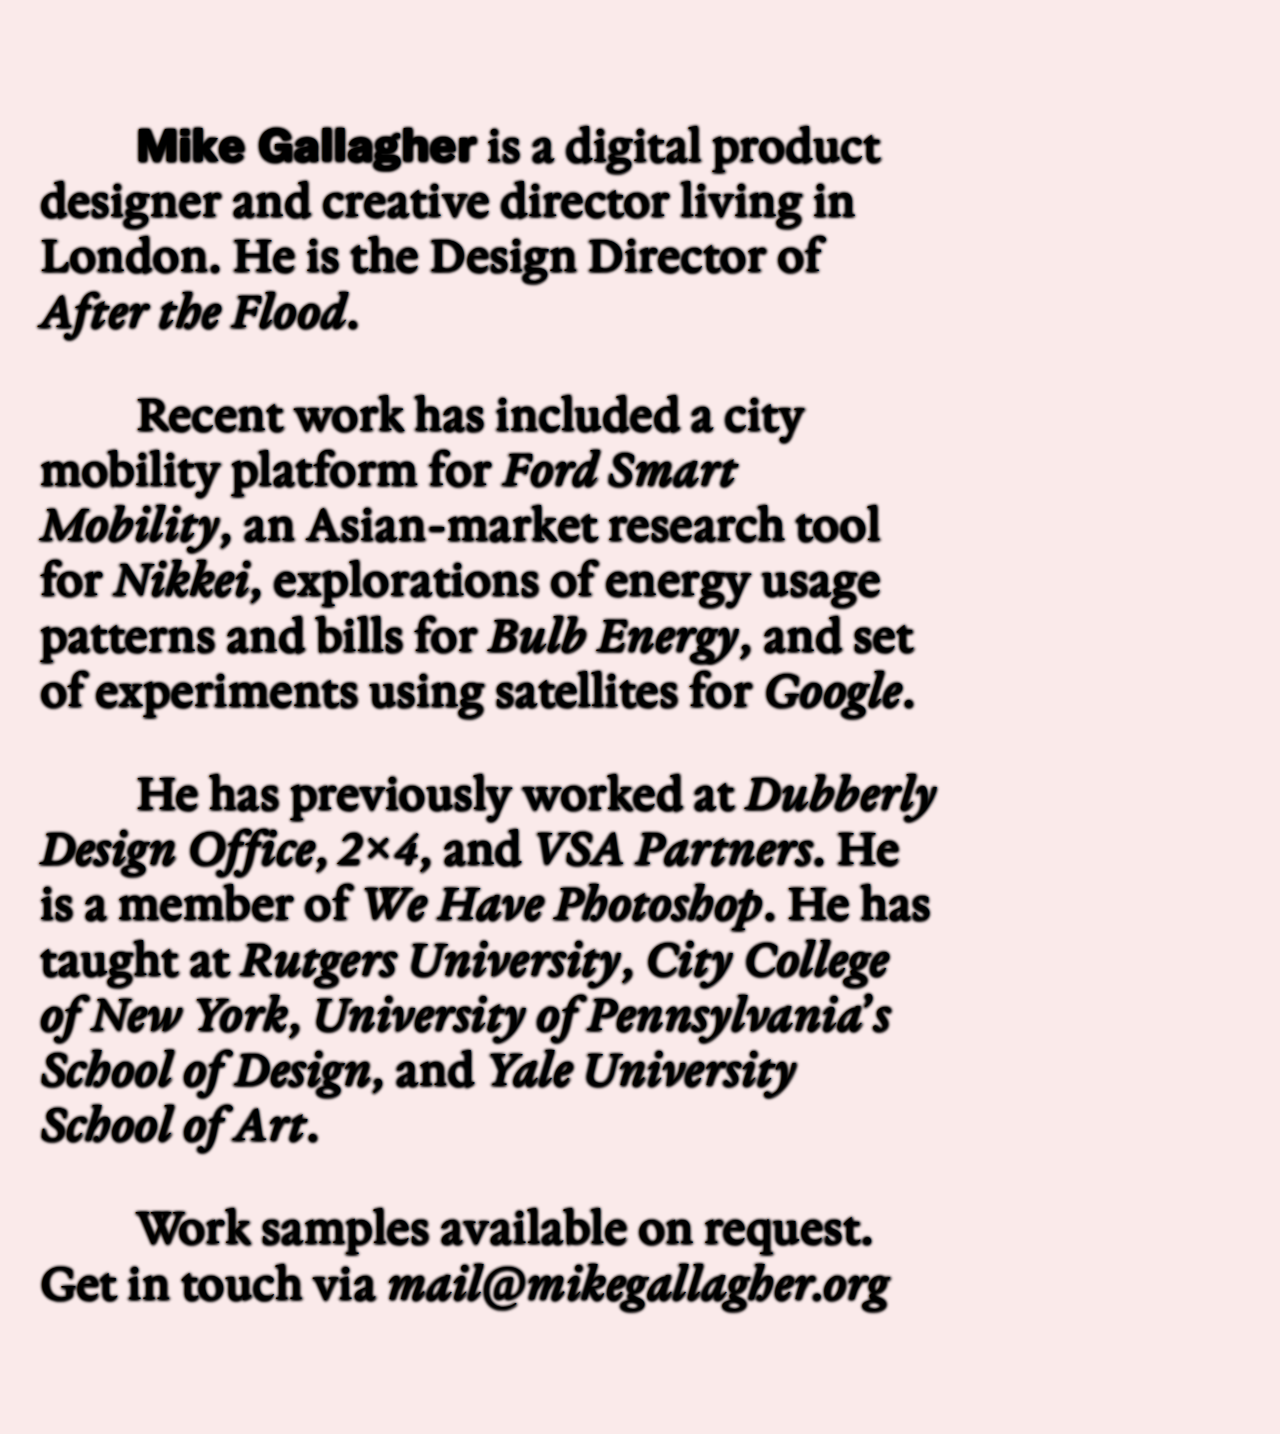
==== index.html @ 855ddced "build public site" ====
<!doctype html>



<html class="no-js" lang=""> 
<head>
	<meta name="generator" content="Hugo 0.53" />
  <meta charset="utf-8">
  <meta http-equiv="X-UA-Compatible" content="IE=edge,chrome=1">
  <title>Mike Gallagher</title>
  <meta name="description" content="">
  <meta name="keywords" content="">
  <meta name="viewport" content="width=device-width, initial-scale=1">
  <meta name="robots" content="INDEX, FOLLOW">
  <link rel="stylesheet" href="https://michaelgallagher.github.io/css/main.css">
</head>


<body id="home" class="grid" style="background-color: ">

	<section id="introduction">
		<p>
			<span class="my-name">Mike Gallagher</span> is a digital product designer and creative director living in London. He is the Design Director of <a class="atf" href="https://aftertheflood.com/"><i>After the Flood</i></a>.
		</p>
		<p>
			Recent work has included a city mobility platform for <a class="client" href="https://www.ford.co.uk/experience-ford/careers/business-functions/smart-mobility">Ford Smart Mobility</a>, an Asian-market research tool for <a class="client" href="https://www.nikkei.com/">Nikkei</a>, explorations of energy usage patterns and bills for <a class="client" href="https://bulb.co.uk/">Bulb Energy</a>, and set of experiments using satellites for <a class="client" href="https://www.google.com/">Google</a>.
		</p>
		<p>
			He has previously worked at <a class="studio" href="http://www.dubberly.com/">Dubberly Design Office</a>, <a class="studio" href="https://2x4.org">2&#215;4</a>, and <a class="studio" href="https://www.vsapartners.com/">VSA Partners</a>. He is a member of <a class="whp" href="http://www.wehavephotoshop.com/">We Have Photoshop</a>. He has taught at <a class="teaching" href="https://www.masongross.rutgers.edu/">Rutgers University</a>, <a class="teaching" href="https://www.ccny.cuny.edu/">City College of New York</a>, <a class="teaching" href="https://www.design.upenn.edu/">University of Pennsylvania’s School of Design</a>, and <a class="teaching" href="https://www.art.yale.edu/">Yale University School of Art</a>.
		</p>
		<p> 
			Work samples available on request. Get in touch via <a class="email-address" href="mailto:mail@mikegallagher.org">mail<span class="not-agaramont">@</span>mikegallagher.org</a>
		</p>
	</section>


  </div> 

  
  <script src="https://ajax.googleapis.com/ajax/libs/jquery/3.2.1/jquery.min.js"></script>
  <script src="https://michaelgallagher.github.io//js/main.js"></script>
</body>
</html>
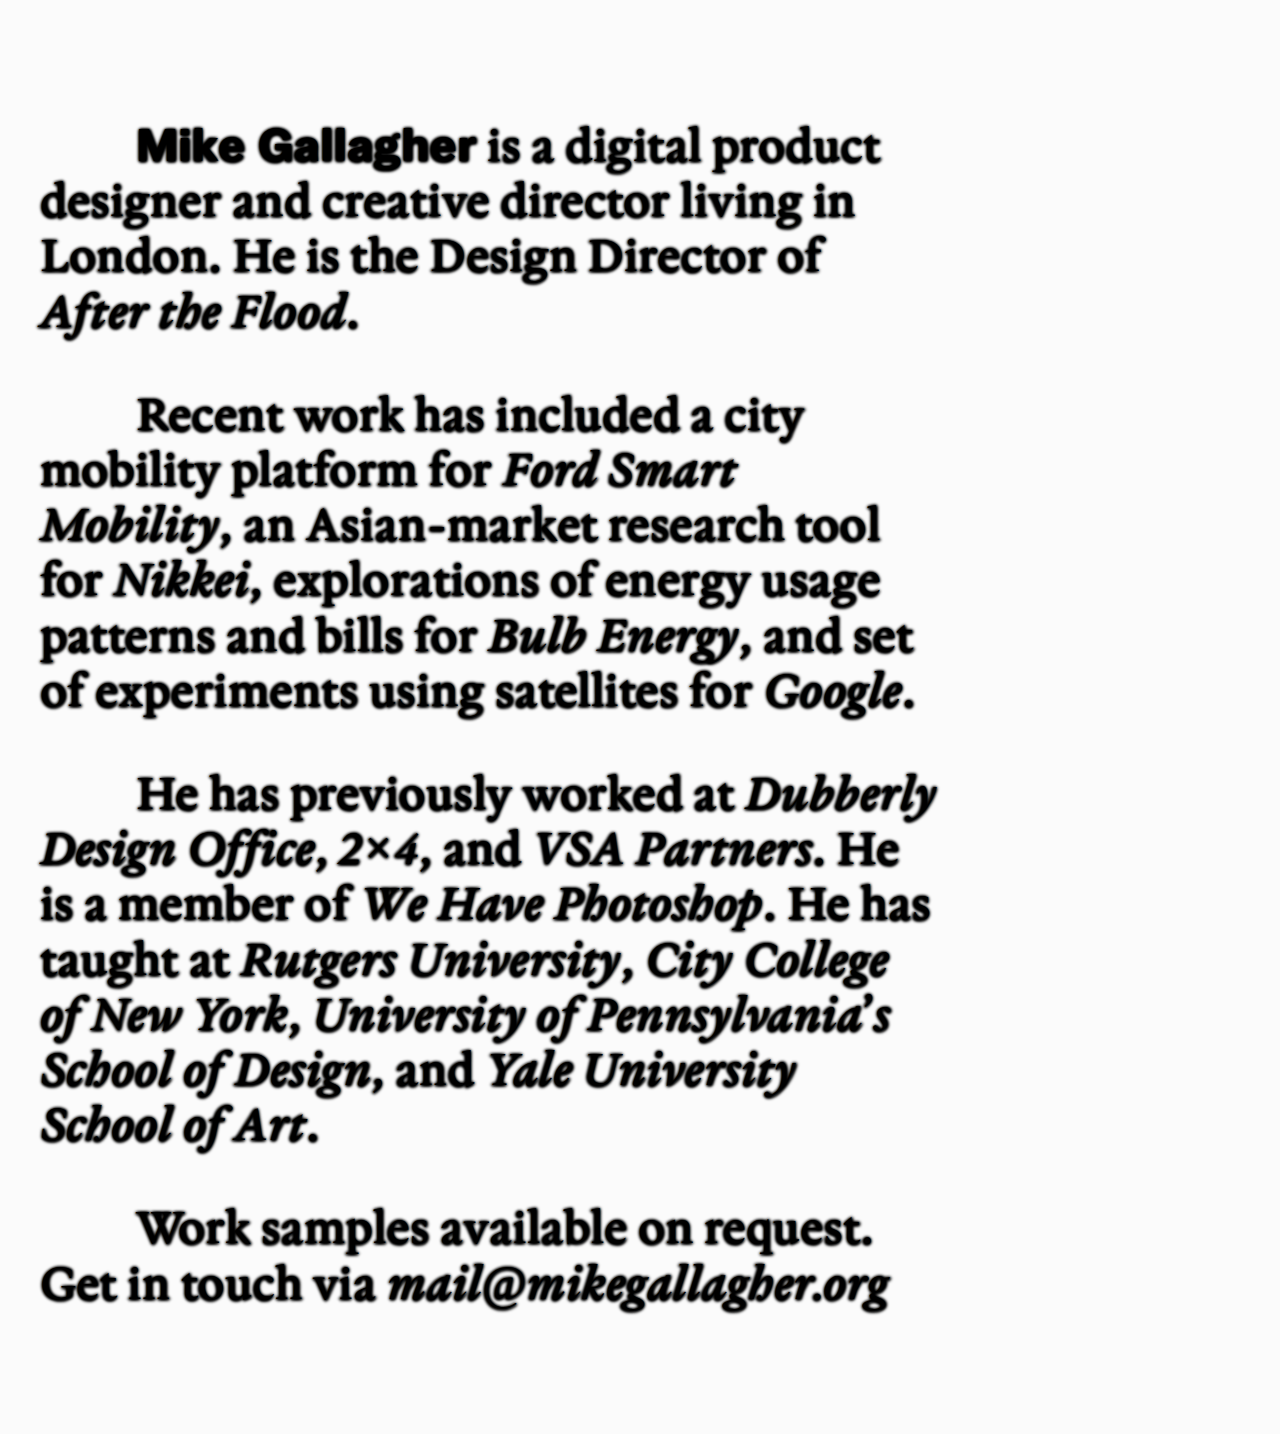
==== commit b0bb504f: "add meta description and keywords" ====
--- a/index.html
+++ b/index.html
@@ -8,8 +8,8 @@
   <meta charset="utf-8">
   <meta http-equiv="X-UA-Compatible" content="IE=edge,chrome=1">
   <title>Mike Gallagher</title>
-  <meta name="description" content="">
-  <meta name="keywords" content="">
+  <meta name="description" content="Mike Gallagher is a digital product designer and creative director living in London. He is the Design Director of After the Flood.">
+  <meta name="keywords" content="design,product design,interaction,creative direction,technology,digital">
   <meta name="viewport" content="width=device-width, initial-scale=1">
   <meta name="robots" content="INDEX, FOLLOW">
   <link rel="stylesheet" href="https://michaelgallagher.github.io/css/main.css">
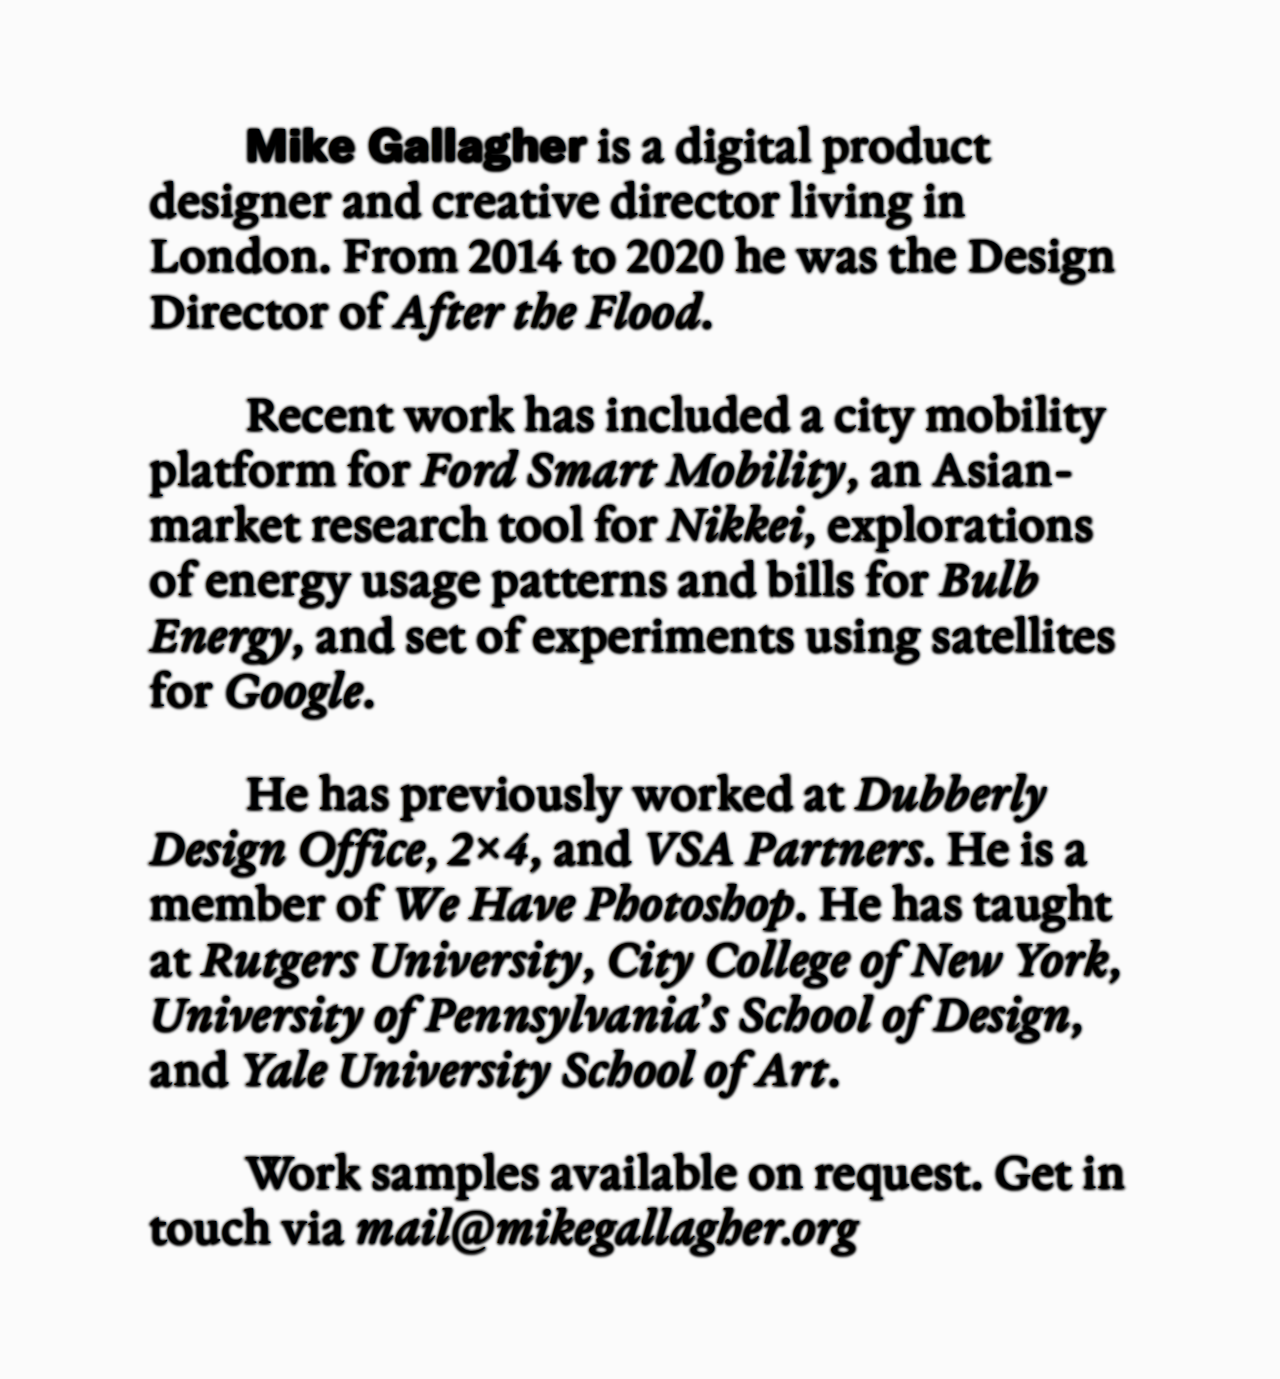
==== commit 1adc9d06: "update text" ====
--- a/index.html
+++ b/index.html
@@ -4,7 +4,7 @@
 
 <html class="no-js" lang=""> 
 <head>
-	<meta name="generator" content="Hugo 0.53" />
+	<meta name="generator" content="Hugo 0.65.3" />
   <meta charset="utf-8">
   <meta http-equiv="X-UA-Compatible" content="IE=edge,chrome=1">
   <title>Mike Gallagher</title>
@@ -20,10 +20,10 @@
 
 	<section id="introduction">
 		<p>
-			<span class="my-name">Mike Gallagher</span> is a digital product designer and creative director living in London. He is the Design Director of <a class="atf" href="https://aftertheflood.com/"><i>After the Flood</i></a>.
+			<span class="my-name">Mike Gallagher</span> is a digital product designer and creative director living in London. From 2014 to 2020 he was the Design Director of <a class="atf" href="https://aftertheflood.com/"><i>After the Flood</i></a>.
 		</p>
 		<p>
-			Recent work has included a city mobility platform for <a class="client" href="https://www.ford.co.uk/experience-ford/careers/business-functions/smart-mobility">Ford Smart Mobility</a>, an Asian-market research tool for <a class="client" href="https://www.nikkei.com/">Nikkei</a>, explorations of energy usage patterns and bills for <a class="client" href="https://bulb.co.uk/">Bulb Energy</a>, and set of experiments using satellites for <a class="client" href="https://www.google.com/">Google</a>.
+			Recent work has included a city mobility platform for <a class="client" href="https://www.ford.co.uk/experience-ford/careers/business-functions/smart-mobility">Ford Smart Mobility</a>, an Asian-market research tool for <a class="client" href="https://www.scout.asia/en-gb/">Nikkei</a>, explorations of energy usage patterns and bills for <a class="client" href="https://bulb.co.uk/">Bulb Energy</a>, and set of experiments using satellites for <a class="client" href="https://experiments.withgoogle.com/">Google</a>.
 		</p>
 		<p>
 			He has previously worked at <a class="studio" href="http://www.dubberly.com/">Dubberly Design Office</a>, <a class="studio" href="https://2x4.org">2&#215;4</a>, and <a class="studio" href="https://www.vsapartners.com/">VSA Partners</a>. He is a member of <a class="whp" href="http://www.wehavephotoshop.com/">We Have Photoshop</a>. He has taught at <a class="teaching" href="https://www.masongross.rutgers.edu/">Rutgers University</a>, <a class="teaching" href="https://www.ccny.cuny.edu/">City College of New York</a>, <a class="teaching" href="https://www.design.upenn.edu/">University of Pennsylvania’s School of Design</a>, and <a class="teaching" href="https://www.art.yale.edu/">Yale University School of Art</a>.
@@ -33,12 +33,9 @@
 		</p>
 	</section>
 
-
-  </div> 
-
   
   <script src="https://ajax.googleapis.com/ajax/libs/jquery/3.2.1/jquery.min.js"></script>
-  <script src="https://michaelgallagher.github.io//js/main.js"></script>
+  <script src="https://michaelgallagher.github.io/js/main.js"></script>
 </body>
 </html>
 
